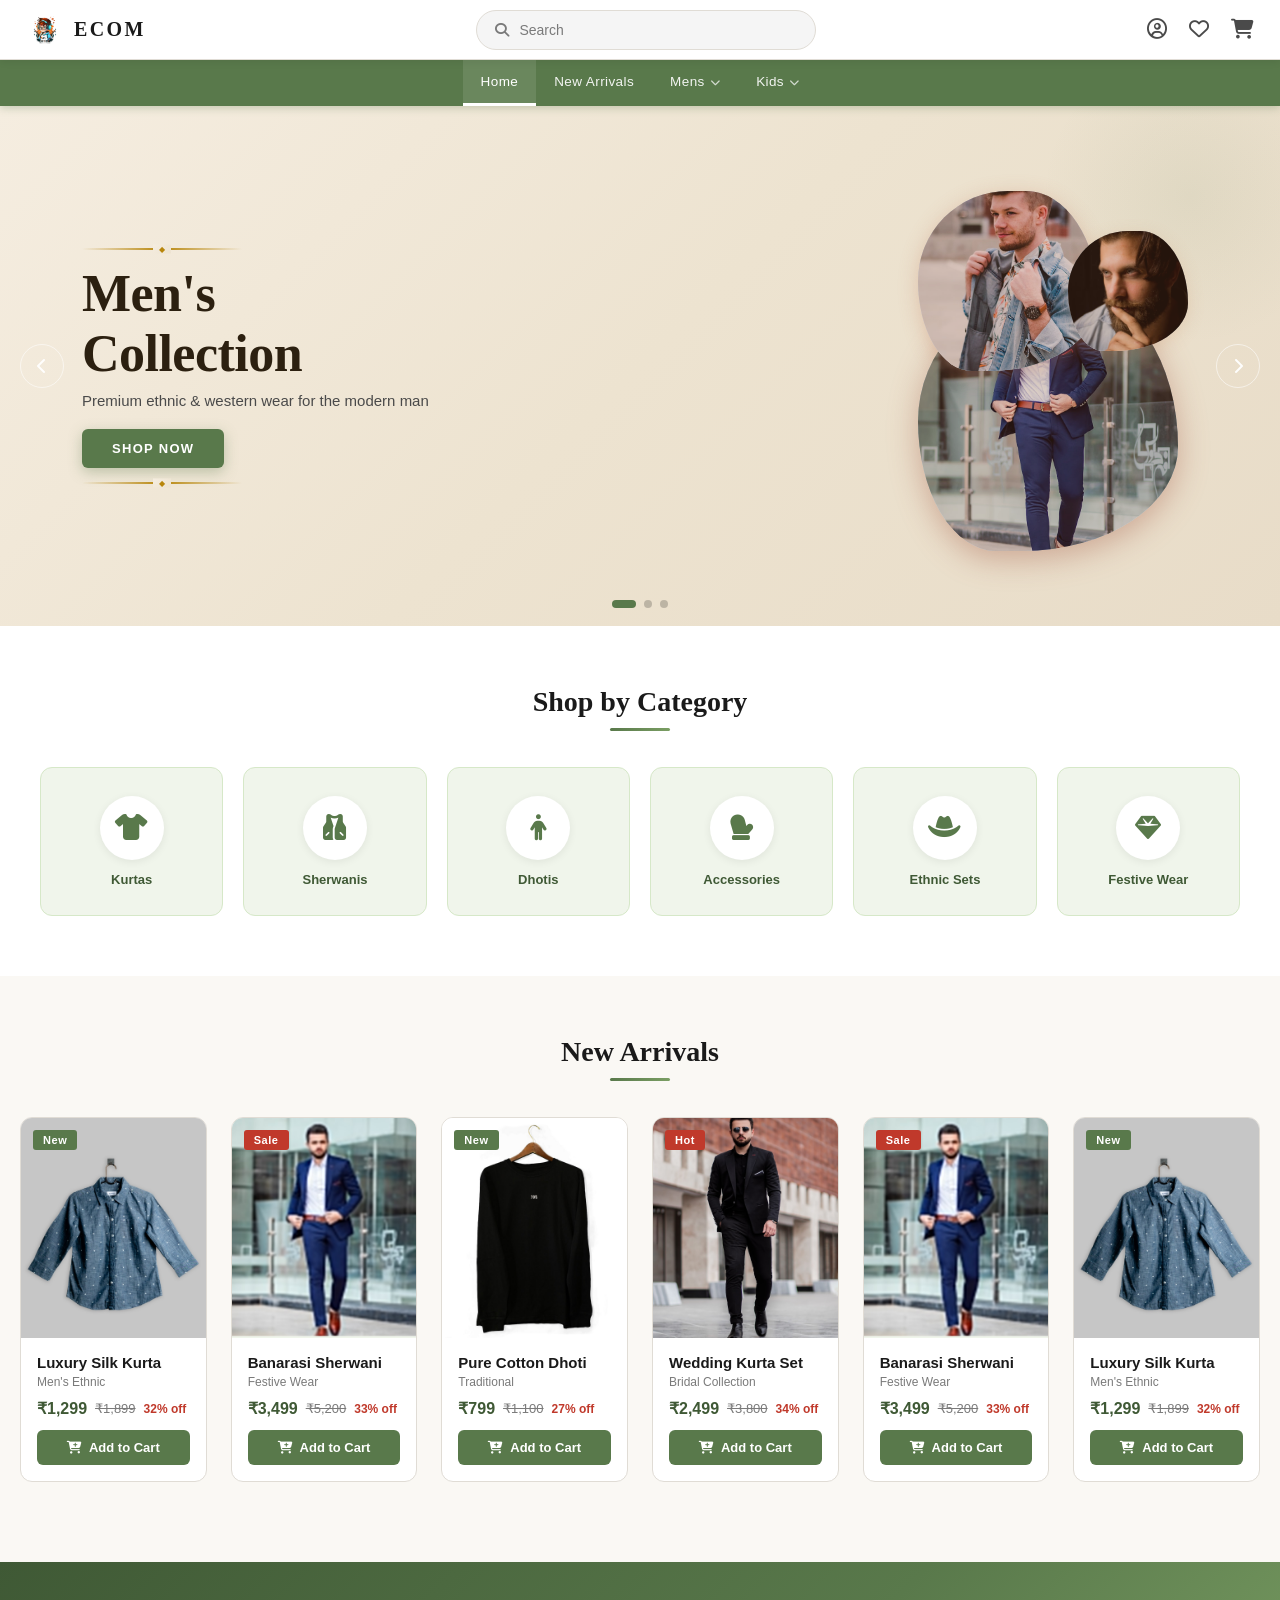
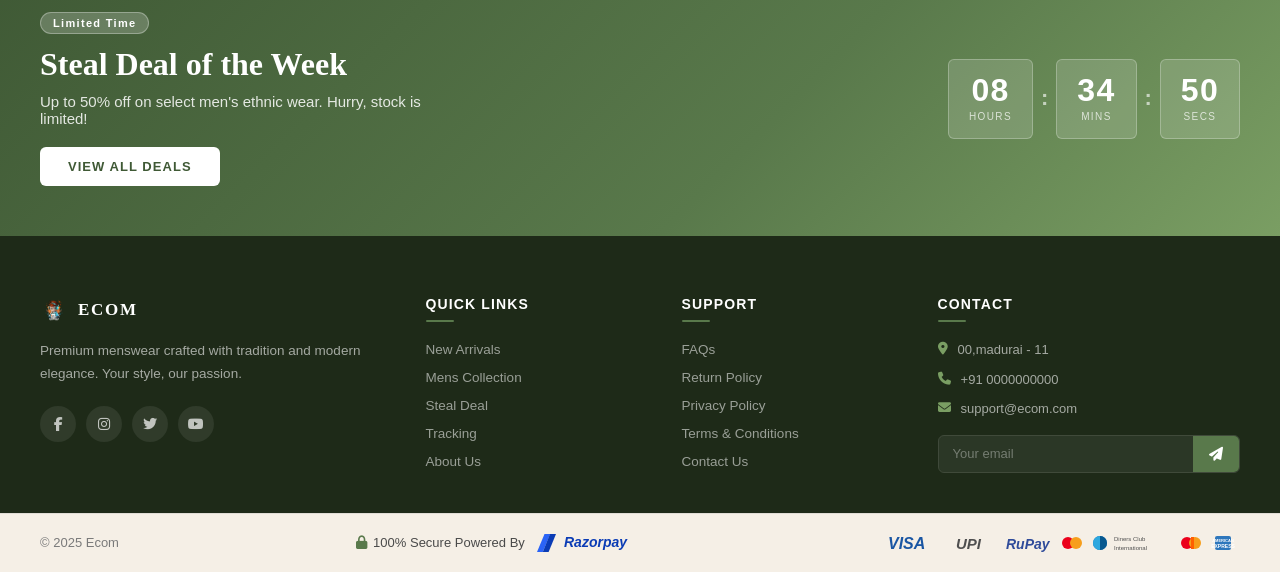
==== index.html @ a8bb4f4f "first commit" ====
﻿<!DOCTYPE html>
<html lang="en">
<head>
  <meta charset="UTF-8" />
  <meta name="viewport" content="width=device-width, initial-scale=1.0"/>
  <title>Ecom Menswear</title>
  <link rel="shortcut icon" href="assets/logo.png" type="image/x-icon">
  <link rel="stylesheet" href="assets/fontawesome/css/all.min.css"/>
  <link rel="stylesheet" href="css/index.css"/>
</head>
<body class="page-home">

  <!-- NAVBAR -->
  <header class="navbar-top">
    <a class="nav-logo" href="index.html">
      <div class="logo-icon">
        <img src="assets/logo.png" alt="Ecom logo"/>
      </div>
      <span class="logo-text">ECOM</span>
    </a>
    <div class="nav-search">
      <i class="fa-solid fa-magnifying-glass"></i>
      <input type="text" placeholder="Search"/>
    </div>
    <div class="nav-icons">
      <a href="login.html"><i class="fa-regular fa-circle-user"></i></a>
      <a href="wishlist.html"><i class="fa-regular fa-heart"></i></a>
      <a href="cart.html"><i class="fa-solid fa-cart-shopping"></i></a>
    </div>
  </header>
  <nav class="navbar-bottom">
    <a href="index.html" class="active">Home</a>
    <a href="#">New Arrivals</a>
    <div class="nav-drop">
      <a href="#" class="has-drop">Mens <i class="fa-solid fa-chevron-down"></i></a>
      <div class="drop-menu">
        <a href="#">Shirts</a>
        <a href="#">Kurtas</a>
        <a href="#">Sherwanis</a>
        <a href="#">T-Shirts</a>
      </div>
    </div>
    <div class="nav-drop">
      <a href="#" class="has-drop">Kids <i class="fa-solid fa-chevron-down"></i></a>
      <div class="drop-menu">
        <a href="#">Boys Wear</a>
        <a href="#">Girls Wear</a>
        <a href="#">Ethnic Sets</a>
        <a href="#">Accessories</a>
      </div>
    </div>
  </nav>

  <!-- HERO BANNER -->
  <section class="hero-banner">
    <button class="hero-arrow left" onclick="prevSlide()"><i class="fa-solid fa-chevron-left"></i></button>
    
    <div class="hero-slides">
      <!-- Slide 1 -->
      <div class="hero-slide slide-1 active">
        <div class="hero-content">
          <div class="hero-text">
            <div class="hero-deco top"></div>
            <h1>Men's <br/>Collection</h1>
            <p>Premium ethnic & western wear for the modern man</p>
            <a href="#" class="hero-btn">SHOP NOW</a>
            <div class="hero-deco bottom"></div>
          </div>
          <div class="hero-image">
            <div class="hero-img-box">
              <div class="hero-fabric-art">
                <div class="fabric-fold f1"><img src="assets/images/hero-slide1-a.jpg" alt="Menswear style look"/></div>
                <div class="fabric-fold f2"><img src="assets/images/hero-slide1-b.jpg" alt="Traditional wear closeup"/></div>
                <div class="fabric-fold f3"><img src="assets/images/hero-slide1-c.jpg" alt="Premium fabric detail"/></div>
              </div>
            </div>
          </div>
        </div>
      </div>

      <!-- Slide 2 -->
      <div class="hero-slide slide-2">
        <div class="hero-content">
          <div class="hero-text">
            <div class="hero-deco top"></div>
            <h1>Festive <br/>Wear</h1>
            <p>Elegant sherwanis and traditional attire for celebrations</p>
            <a href="#" class="hero-btn">EXPLORE NOW</a>
            <div class="hero-deco bottom"></div>
          </div>
          <div class="hero-image">
            <div class="hero-img-box">
              <div class="hero-fabric-art">
                <div class="fabric-fold f1"><img src="assets/images/hero-slide2-a.jpg" alt="Festive menswear look"/></div>
                <div class="fabric-fold f2"><img src="assets/images/hero-slide2-b.jpg" alt="Festive outfit detail"/></div>
                <div class="fabric-fold f3"><img src="assets/images/hero-slide2-c.jpg" alt="Festive fabric texture"/></div>
              </div>
            </div>
          </div>
        </div>
      </div>

      <!-- Slide 3 -->
      <div class="hero-slide slide-3">
        <div class="hero-content">
          <div class="hero-text">
            <div class="hero-deco top"></div>
            <h1>Summer <br/>Essentials</h1>
            <p>Stay cool with our lightweight and breathable collections</p>
            <a href="#" class="hero-btn">DISCOVER MORE</a>
            <div class="hero-deco bottom"></div>
          </div>
          <div class="hero-image">
            <div class="hero-img-box">
              <div class="hero-fabric-art">
                <div class="fabric-fold f1"><img src="assets/images/hero-slide3-a.jpg" alt="Summer menswear"/></div>
                <div class="fabric-fold f2"><img src="assets/images/hero-slide3-b.jpg" alt="Lightweight fashion look"/></div>
                <div class="fabric-fold f3"><img src="assets/images/hero-slide3-c.jpg" alt="Breathable fabric closeup"/></div>
              </div>
            </div>
          </div>
        </div>
      </div>
    </div>

    <button class="hero-arrow right" onclick="nextSlide()"><i class="fa-solid fa-chevron-right"></i></button>
    
    <div class="hero-dots">
      <span class="dot active" onclick="goToSlide(0)"></span>
      <span class="dot" onclick="goToSlide(1)"></span>
      <span class="dot" onclick="goToSlide(2)"></span>
    </div>
  </section>

  <!-- CATEGORIES -->
  <section class="section categories-section">
    <h2 class="section-title">Shop by Category</h2>
    <div class="categories-grid">
      <div class="cat-card">
        <div class="cat-icon"><i class="fa-solid fa-shirt"></i></div>
        <span>Kurtas</span>
      </div>
      <div class="cat-card">
        <div class="cat-icon"><i class="fa-solid fa-vest"></i></div>
        <span>Sherwanis</span>
      </div>
      <div class="cat-card">
        <div class="cat-icon"><i class="fa-solid fa-person"></i></div>
        <span>Dhotis</span>
      </div>
      <div class="cat-card">
        <div class="cat-icon"><i class="fa-solid fa-mitten"></i></div>
        <span>Accessories</span>
      </div>
      <div class="cat-card">
        <div class="cat-icon"><i class="fa-solid fa-hat-cowboy"></i></div>
        <span>Ethnic Sets</span>
      </div>
      <div class="cat-card">
        <div class="cat-icon"><i class="fa-solid fa-gem"></i></div>
        <span>Festive Wear</span>
      </div>
    </div>
  </section>

  <!-- FEATURED PRODUCTS -->
  <section class="section products-section">
    <h2 class="section-title">New Arrivals</h2>
    <div class="products-grid">
      <div class="product-card">
        <div class="product-img">
          <div class="product-placeholder"><img src="assets/images/product-kurta-main.jpg" data-hover-src="assets/images/product-kurta-hover.jpg" alt="Luxury Silk Kurta"/></div>
          <div class="product-badge">New</div>
          <div class="product-actions">
            <button><i class="fa-regular fa-heart"></i></button>
            <button class="quick-view-btn" type="button" onclick="openQuickView(this)"><i class="fa-solid fa-eye"></i></button>
          </div>
        </div>
        <div class="product-info">
          <h4>Luxury Silk Kurta</h4>
          <p class="product-sub">Men's Ethnic</p>
          <div class="product-price">
            <span class="price-new">₹1,299</span>
            <span class="price-old">₹1,899</span>
            <span class="price-off">32% off</span>
          </div>
          <button class="add-cart-btn"><i class="fa-solid fa-cart-plus"></i> Add to Cart</button>
        </div>
      </div>
      <div class="product-card">
        <div class="product-img">
          <div class="product-placeholder"><img src="assets/images/product-sherwani-main.jpg" data-hover-src="assets/images/product-sherwani-hover.jpg" alt="Banarasi Sherwani"/></div>
          <div class="product-badge sale">Sale</div>
          <div class="product-actions">
            <button><i class="fa-regular fa-heart"></i></button>
            <button class="quick-view-btn" type="button" onclick="openQuickView(this)"><i class="fa-solid fa-eye"></i></button>
          </div>
        </div>
        <div class="product-info">
          <h4>Banarasi Sherwani</h4>
          <p class="product-sub">Festive Wear</p>
          <div class="product-price">
            <span class="price-new">₹3,499</span>
            <span class="price-old">₹5,200</span>
            <span class="price-off">33% off</span>
          </div>
          <button class="add-cart-btn"><i class="fa-solid fa-cart-plus"></i> Add to Cart</button>
        </div>
      </div>
      <div class="product-card">
        <div class="product-img">
          <div class="product-placeholder"><img src="assets/images/product-dhoti-main.jpg" data-hover-src="assets/images/product-dhoti-hover.jpg" alt="Pure Cotton Dhoti"/></div>
          <div class="product-badge">New</div>
          <div class="product-actions">
            <button><i class="fa-regular fa-heart"></i></button>
            <button class="quick-view-btn" type="button" onclick="openQuickView(this)"><i class="fa-solid fa-eye"></i></button>
          </div>
        </div>
        <div class="product-info">
          <h4>Pure Cotton Dhoti</h4>
          <p class="product-sub">Traditional</p>
          <div class="product-price">
            <span class="price-new">₹799</span>
            <span class="price-old">₹1,100</span>
            <span class="price-off">27% off</span>
          </div>
          <button class="add-cart-btn"><i class="fa-solid fa-cart-plus"></i> Add to Cart</button>
        </div>
      </div>
      <div class="product-card">
        <div class="product-img">
          <div class="product-placeholder"><img src="assets/images/product-wedding-main.jpg" data-hover-src="assets/images/product-wedding-hover.jpg" alt="Wedding Kurta Set"/></div>
          <div class="product-badge sale">Hot</div>
          <div class="product-actions">
            <button><i class="fa-regular fa-heart"></i></button>
            <button class="quick-view-btn" type="button" onclick="openQuickView(this)"><i class="fa-solid fa-eye"></i></button>
          </div>
        </div>
        <div class="product-info">
          <h4>Wedding Kurta Set</h4>
          <p class="product-sub">Bridal Collection</p>
          <div class="product-price">
            <span class="price-new">₹2,499</span>
            <span class="price-old">₹3,800</span>
            <span class="price-off">34% off</span>
          </div>
          <button class="add-cart-btn"><i class="fa-solid fa-cart-plus"></i> Add to Cart</button>
        </div>
      </div>
      <div class="product-card">
        <div class="product-img">
          <div class="product-placeholder"><img src="assets/images/product-sherwani-main.jpg" data-hover-src="assets/images/product-sherwani-hover.jpg" alt="Banarasi Sherwani"/></div>
          <div class="product-badge sale">Sale</div>
          <div class="product-actions">
            <button><i class="fa-regular fa-heart"></i></button>
            <button class="quick-view-btn" type="button" onclick="openQuickView(this)"><i class="fa-solid fa-eye"></i></button>
          </div>
        </div>
        <div class="product-info">
          <h4>Banarasi Sherwani</h4>
          <p class="product-sub">Festive Wear</p>
          <div class="product-price">
            <span class="price-new">₹3,499</span>
            <span class="price-old">₹5,200</span>
            <span class="price-off">33% off</span>
          </div>
          <button class="add-cart-btn"><i class="fa-solid fa-cart-plus"></i> Add to Cart</button>
        </div>
      </div>
      <div class="product-card">
        <div class="product-img">
          <div class="product-placeholder"><img src="assets/images/product-kurta-main.jpg" data-hover-src="assets/images/product-kurta-hover.jpg" alt="Luxury Silk Kurta"/></div>
          <div class="product-badge">New</div>
          <div class="product-actions">
            <button><i class="fa-regular fa-heart"></i></button>
            <button class="quick-view-btn" type="button" onclick="openQuickView(this)"><i class="fa-solid fa-eye"></i></button>
          </div>
        </div>
        <div class="product-info">
          <h4>Luxury Silk Kurta</h4>
          <p class="product-sub">Men's Ethnic</p>
          <div class="product-price">
            <span class="price-new">₹1,299</span>
            <span class="price-old">₹1,899</span>
            <span class="price-off">32% off</span>
          </div>
          <button class="add-cart-btn"><i class="fa-solid fa-cart-plus"></i> Add to Cart</button>
        </div>
      </div>

    </div>
    
  </section>

  <!-- PROMO BANNER -->
  <section class="promo-banner">
    <div class="promo-inner">
      <div class="promo-text">
        <span class="promo-tag">Limited Time</span>
        <h2>Steal Deal of the Week</h2>
        <p>Up to 50% off on select men's ethnic wear. Hurry, stock is limited!</p>
        <a href="#" class="promo-btn">VIEW ALL DEALS</a>
      </div>
      <div class="promo-countdown">
        <div class="count-box"><span id="promoHours">08</span><label>Hours</label></div>
        <div class="count-sep">:</div>
        <div class="count-box"><span id="promoMins">34</span><label>Mins</label></div>
        <div class="count-sep">:</div>
        <div class="count-box"><span id="promoSecs">52</span><label>Secs</label></div>
      </div>
    </div>
  </section>

  <div class="quickview-overlay" id="quickViewOverlay" onclick="closeQuickView(event)">
    <div class="quickview-modal">
      <button class="quickview-close" type="button" aria-label="Close" onclick="closeQuickView()">&times;</button>
      <div class="quickview-left">
        <button class="quickview-nav prev" type="button" onclick="swapQuickViewImage('prev')"><i class="fa-solid fa-chevron-left"></i></button>
        <img id="quickViewImage" src="" alt="Product preview"/>
        <button class="quickview-nav next" type="button" onclick="swapQuickViewImage('next')"><i class="fa-solid fa-chevron-right"></i></button>
      </div>
      <div class="quickview-right">
        <h3 id="quickViewTitle"></h3>
        <div class="quickview-price-row">
          <span id="quickViewPriceNew" class="qv-price-new"></span>
          <span id="quickViewPriceOld" class="qv-price-old"></span>
          <span id="quickViewBadge" class="qv-badge">SALE</span>
        </div>
        <p id="quickViewType" class="qv-type"></p>
        <p class="qv-stock"><i class="fa-solid fa-circle"></i> Only 3 left</p>

        <p class="qv-size-label">Size: <strong>M</strong></p>
        <div class="qv-size-row">
          <button type="button">S</button>
          <button type="button" class="active">M</button>
          <button type="button">L</button>
          <button type="button">XL</button>
          <button type="button">XXL</button>
        </div>

        <p class="qv-qty-label">Quantity</p>
        <div class="qv-footer-row">
          <div class="qv-qty-box">
            <button type="button" onclick="changeQuickQty(-1)">-</button>
            <span id="quickViewQty">1</span>
            <button type="button" onclick="changeQuickQty(1)">+</button>
          </div>
          <button type="button" class="qv-cart-btn"><i class="fa-solid fa-cart-plus"></i> Add To Cart</button>
        </div>
      </div>
    </div>
  </div>

  <!-- FOOTER NORMAL -->
  <footer class="footer-normal">
    <div class="footer-grid">
      <div class="footer-brand">
        <div class="footer-logo">
          <div class="logo-icon sm"><img src="assets/logo.png" alt="Ecom logo"/></div>
          <span>ECOM</span>
        </div>
        <p>Premium menswear crafted with tradition and modern elegance. Your style, our passion.</p>
        <div class="footer-social">
          <a href="#"><i class="fa-brands fa-facebook-f"></i></a>
          <a href="#"><i class="fa-brands fa-instagram"></i></a>
          <a href="#"><i class="fa-brands fa-twitter"></i></a>
          <a href="#"><i class="fa-brands fa-youtube"></i></a>
        </div>
      </div>
      <div class="footer-links">
        <h4>Quick Links</h4>
        <ul>
          <li><a href="#">New Arrivals</a></li>
          <li><a href="#">Mens Collection</a></li>
          <li><a href="#">Steal Deal</a></li>
          <li><a href="#">Tracking</a></li>
          <li><a href="#">About Us</a></li>
        </ul>
      </div>
      <div class="footer-links">
        <h4>Support</h4>
        <ul>
          <li><a href="#">FAQs</a></li>
          <li><a href="#">Return Policy</a></li>
          <li><a href="#">Privacy Policy</a></li>
          <li><a href="#">Terms & Conditions</a></li>
          <li><a href="#">Contact Us</a></li>
        </ul>
      </div>
      <div class="footer-contact">
        <h4>Contact</h4>
        <p><i class="fa-solid fa-location-dot"></i> 00,madurai - 11</p>
        <p><i class="fa-solid fa-phone"></i> +91 0000000000</p>
        <p><i class="fa-solid fa-envelope"></i> support@ecom.com</p>
        <div class="footer-newsletter">
          <input type="email" placeholder="Your email"/>
          <button><i class="fa-solid fa-paper-plane"></i></button>
        </div>
      </div>
    </div>
  </footer>

  <!-- FOOTER BOTTOM (like reference img 3) -->
  <footer class="footer-bottom">
    <span>&copy; 2025 Ecom</span>
    <span class="footer-secure">
      <i class="fa-solid fa-lock"></i> 100% Secure Powered By
      <img class="razorpay-logo" src="assets/payments/razorpay.svg" alt="Razorpay"/>
    </span>
    <div class="footer-payments">
      <img class="pay-strip" src="assets/payments/payment-strip.svg" alt="Accepted payment methods"/>
    </div>
  </footer>

  <script src="js/index.js"></script>
</body>
</html>
---- css/index.css ----
@import url('./style.css');

/* Dropdown content for has-drop on index page */
.page-home .navbar-bottom .nav-drop {
  position: relative;
  height: var(--subnav-h);
  display: flex;
  align-items: center;
}

.page-home .navbar-bottom .nav-drop > a {
  color: rgba(255, 255, 255, 0.92);
  font-size: 13.5px;
  font-weight: 500;
  padding: 0 18px;
  height: var(--subnav-h);
  display: flex;
  align-items: center;
  gap: 5px;
  letter-spacing: 0.03em;
  transition: var(--transition);
  border-bottom: 3px solid transparent;
  white-space: nowrap;
}

.page-home .navbar-bottom .nav-drop:hover > a {
  color: var(--white);
  background: rgba(255, 255, 255, 0.1);
  border-bottom-color: var(--white);
}

.page-home .drop-menu {
  position: absolute;
  top: calc(100% + 6px);
  left: 0;
  min-width: 190px;
  background: var(--white);
  border: 1px solid var(--border);
  border-radius: var(--radius-sm);
  box-shadow: var(--shadow-md);
  opacity: 0;
  visibility: hidden;
  transform: translateY(6px);
  transition: var(--transition);
  z-index: 120;
  padding: 8px;
}

.page-home .nav-drop:hover .drop-menu {
  opacity: 1;
  visibility: visible;
  transform: translateY(0);
}

.page-home .drop-menu a {
  display: block;
  height: auto;
  padding: 9px 12px;
  border: 0;
  border-radius: 6px;
  color: var(--text-mid);
  background: transparent;
  font-size: 13px;
  font-weight: 600;
}

.page-home .drop-menu a:hover {
  background: var(--primary-bg);
  color: var(--primary-dark);
}

/* Responsive behavior only for index page */
@media (max-width: 1200px) {
  .page-home .products-grid {
    grid-template-columns: repeat(4, 1fr);
  }
}

@media (max-width: 992px) {
  .page-home .navbar-top {
    padding: 0 18px;
  }

  .page-home .nav-search {
    width: 230px;
  }

  .page-home .hero-banner {
    height: 560px;
  }

  .page-home .hero-content {
    padding: 0 30px;
    gap: 18px;
  }

  .page-home .hero-text h1 {
    font-size: 42px;
  }

  .page-home .hero-img-box {
    width: 360px;
    height: 320px;
  }

  .page-home .products-grid {
    grid-template-columns: repeat(3, 1fr);
    gap: 16px;
  }
}

@media (max-width: 768px) {
  .page-home .navbar-top {
    flex-wrap: wrap;
    height: auto;
    padding: 10px 14px;
    gap: 10px;
  }

  .page-home .nav-search {
    order: 3;
    width: 100%;
  }

  .page-home .navbar-bottom {
    justify-content: flex-start;
    overflow-x: auto;
    padding: 0 8px;
  }

  .page-home .navbar-bottom a,
  .page-home .navbar-bottom .nav-drop > a {
    padding: 0 12px;
  }

  .page-home .drop-menu {
    top: 100%;
  }

  .page-home .hero-banner {
    height: 640px;
  }

  .page-home .hero-content {
    flex-direction: column;
    justify-content: center;
    text-align: center;
    padding: 25px 20px 50px;
    gap: 12px;
  }

  .page-home .hero-text,
  .page-home .hero-image {
    width: 100%;
  }

  .page-home .hero-image {
    justify-content: center;
  }

  .page-home .hero-img-box {
    width: 300px;
    height: 260px;
  }

  .page-home .hero-text h1 {
    font-size: 36px;
  }

  .page-home .hero-arrow {
    width: 38px;
    height: 38px;
  }

  .page-home .hero-arrow.left {
    left: 8px;
  }

  .page-home .hero-arrow.right {
    right: 8px;
  }

  .page-home .section {
    padding: 40px 12px;
  }

  .page-home .products-grid {
    grid-template-columns: repeat(2, 1fr);
    gap: 12px;
  }

  .page-home .promo-inner {
    flex-direction: column;
    align-items: flex-start;
    gap: 22px;
  }

  .page-home .promo-countdown {
    width: 100%;
    justify-content: flex-start;
  }
}

@media (max-width: 480px) {
  .page-home .logo-text {
    font-size: 16px;
  }

  .page-home .nav-icons {
    gap: 14px;
  }

  .page-home .hero-text h1 {
    font-size: 30px;
  }

  .page-home .products-grid {
    grid-template-columns: 1fr;
  }

  .page-home .count-box {
    min-width: 62px;
    padding: 10px 12px;
  }

  .page-home .count-box span {
    font-size: 24px;
  }
}

@media (max-width: 600px) {
  .page-home .navbar-bottom {
    justify-content: center;
    overflow-x: visible;
    padding: 0 4px;
  }

  .page-home .navbar-bottom a,
  .page-home .navbar-bottom .nav-drop > a {
    padding: 0 8px;
    font-size: 12px;
  }

  .page-home .hero-deco {
    display: none;
  }

  .page-home .hero-banner {
    height: 590px;
  }

  .page-home .hero-content {
    padding: 20px 14px 42px;
  }

  .page-home .hero-text h1 {
    font-size: 32px;
  }

  .page-home .hero-text p {
    font-size: 14px;
  }

  .page-home .hero-img-box {
    width: 260px;
    height: 230px;
  }

  .page-home .fabric-fold.f1 {
    width: 210px;
    height: 210px;
    right: 16px;
  }

  .page-home .fabric-fold.f2 {
    width: 142px;
    height: 142px;
    right: 80px;
  }

  .page-home .fabric-fold.f3 {
    width: 96px;
    height: 96px;
    right: 2px;
  }

  .page-home .categories-section {
    padding: 38px 14px;
  }

  .page-home .categories-grid {
    grid-template-columns: repeat(2, 1fr);
    gap: 12px;
  }

  .page-home .cat-card {
    padding: 18px 10px;
  }

  .page-home .cat-icon {
    width: 52px;
    height: 52px;
    font-size: 22px;
  }

  .page-home .products-section {
    padding-top: 36px;
  }

  .page-home .promo-banner {
    padding: 34px 14px;
  }

  .page-home .promo-inner {
    align-items: center;
    text-align: center;
  }

  .page-home .promo-text p {
    margin-left: auto;
    margin-right: auto;
  }

  .page-home .promo-countdown {
    width: auto;
    justify-content: center;
  }

  .page-home .promo-text h2 {
    font-size: 26px;
  }

  .page-home .promo-countdown {
    gap: 5px;
  }

  .page-home .count-box {
    min-width: 54px;
    padding: 8px 9px;
  }

  .page-home .count-box span {
    font-size: 20px;
  }

  .page-home .count-sep {
    font-size: 22px;
  }
}

@media (max-width: 430px) {
  .page-home .hero-banner {
    height: 560px;
  }

  .page-home .hero-text h1 {
    font-size: 28px;
  }

  .page-home .hero-btn {
    padding: 10px 20px;
    font-size: 12px;
  }

  .page-home .hero-arrow {
    width: 34px;
    height: 34px;
    font-size: 13px;
  }

  .page-home .section-title {
    font-size: 24px;
    margin-bottom: 26px;
  }

  .page-home .product-img {
    height: 200px;
  }

  .page-home .product-info {
    padding: 12px;
  }

  .page-home .promo-text h2 {
    font-size: 23px;
  }

  .page-home .promo-btn {
    padding: 10px 18px;
  }
}

@media (max-width: 360px) {
  .page-home .hero-banner {
    height: 520px;
  }

  .page-home .hero-content {
    padding: 16px 10px 34px;
  }

  .page-home .hero-text h1 {
    font-size: 24px;
  }

  .page-home .hero-img-box {
    width: 220px;
    height: 195px;
  }

  .page-home .products-grid {
    gap: 10px;
  }

  .page-home .count-box {
    min-width: 50px;
    padding: 7px 8px;
  }
}

@media (min-width: 1500px) {
  .page-home .products-grid {
    grid-template-columns: repeat(6, minmax(180px, 1fr));
    gap: 30px;
  }

  .page-home .hero-banner {
    height: 590px;
  }

  .page-home .hero-text h1 {
    font-size: 58px;
  }
}

@media (min-width: 1920px) {
  .page-home .hero-content {
    max-width: 1520px;
  }

  .page-home .hero-img-box {
    width: 520px;
    height: 430px;
  }

  .page-home .categories-section,
  .page-home .products-section,
  .page-home .promo-banner {
    padding-left: 56px;
    padding-right: 56px;
  }
}

/* iPad/tablet: keep all product cards in one swipe row */
@media (min-width: 700px) and (max-width: 1180px) {
  .page-home .products-grid {
    display: flex;
    flex-wrap: nowrap;
    overflow-x: auto;
    -webkit-overflow-scrolling: touch;
    scroll-snap-type: x mandatory;
    gap: 14px;
    padding-bottom: 8px;
    scrollbar-width: none;
  }

  .page-home .products-grid::-webkit-scrollbar {
    display: none;
  }

  .page-home .products-grid .product-card {
    flex: 0 0 min(240px, calc(50vw - 28px));
    scroll-snap-align: start;
  }
}
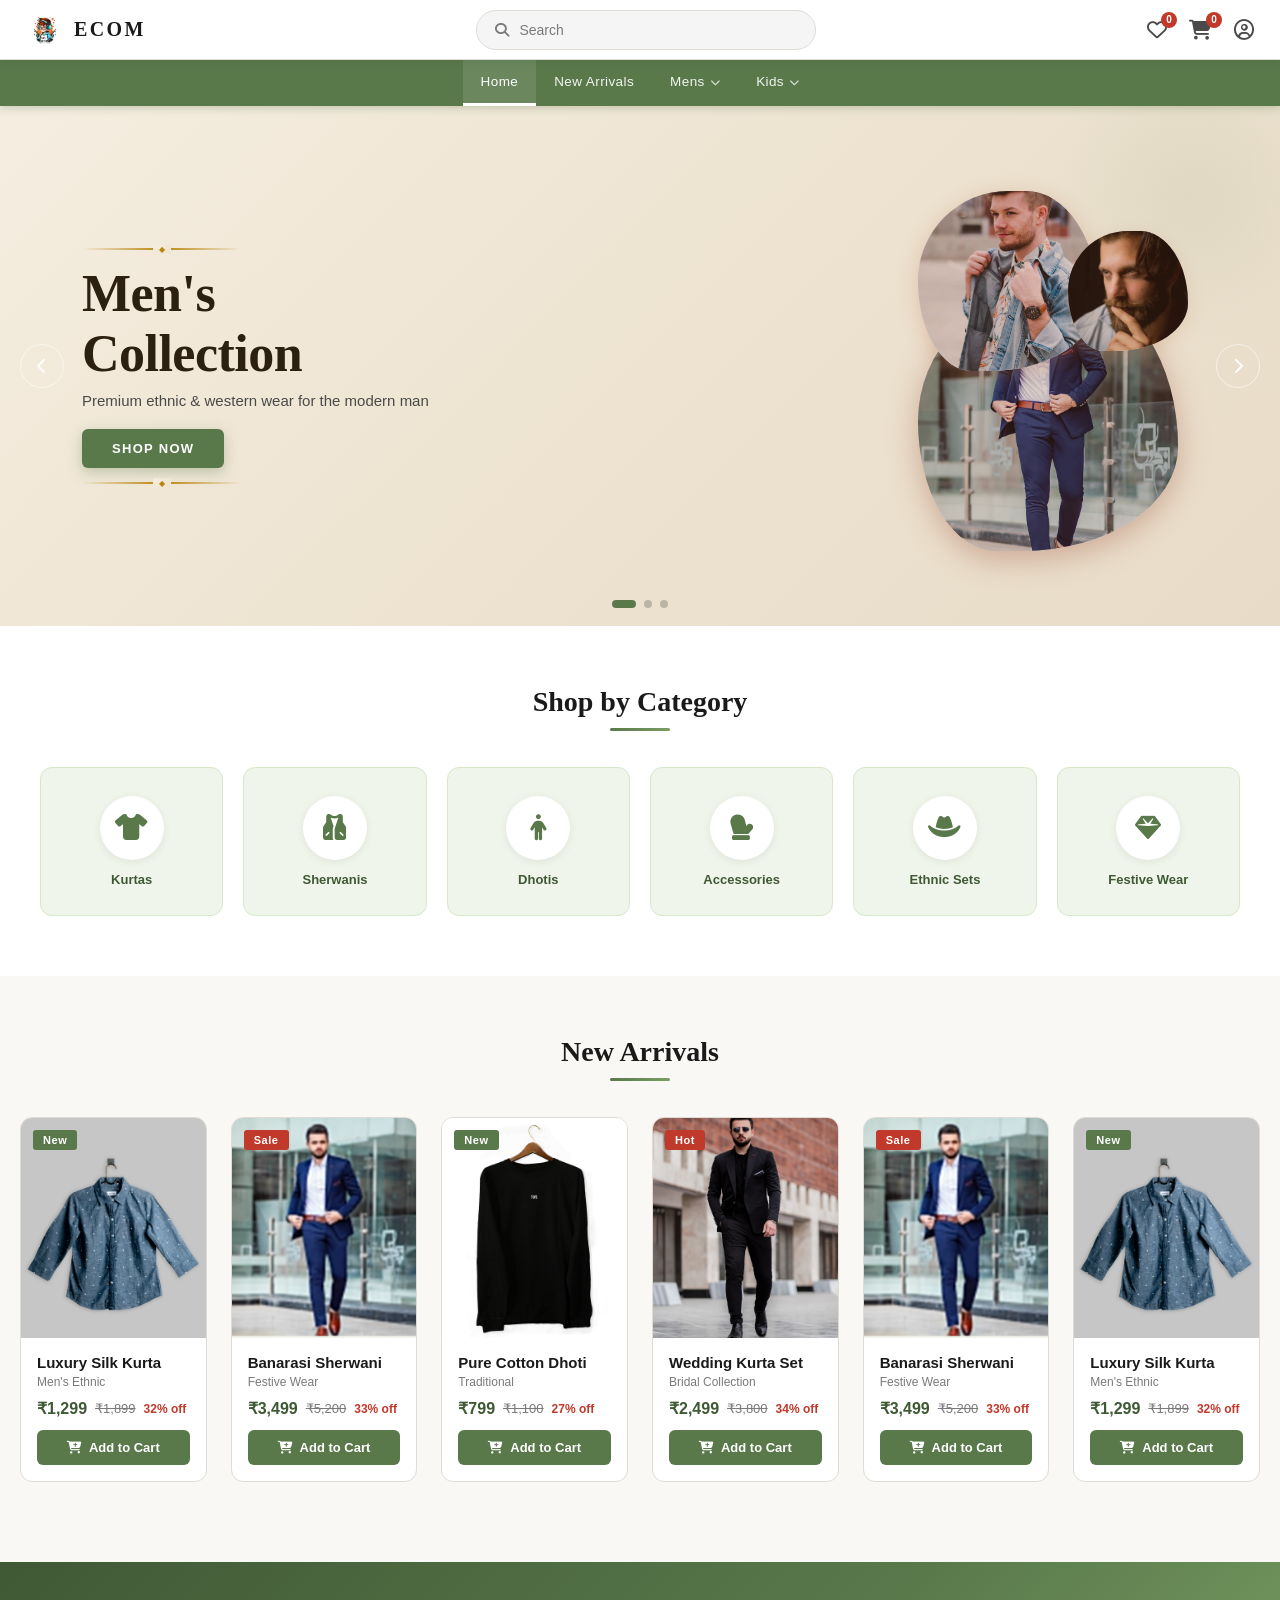
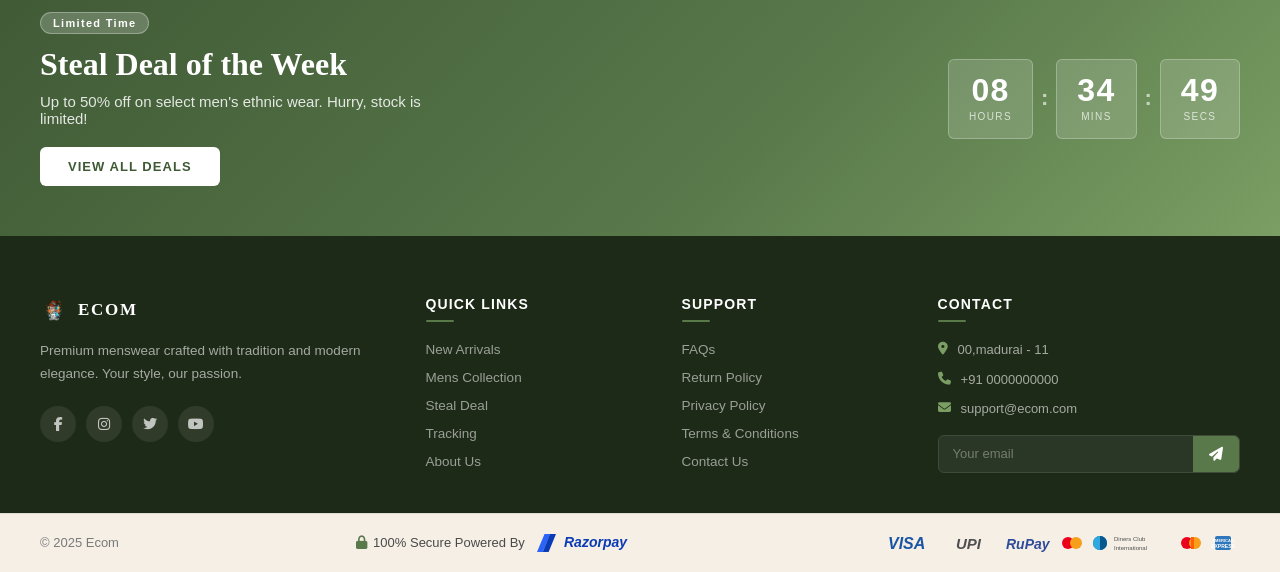
==== commit 3dff6c7c: "two new features added" ====
--- a/index.html
+++ b/index.html
@@ -23,9 +23,23 @@
       <input type="text" placeholder="Search"/>
     </div>
     <div class="nav-icons">
-      <a href="login.html"><i class="fa-regular fa-circle-user"></i></a>
-      <a href="wishlist.html"><i class="fa-regular fa-heart"></i></a>
-      <a href="cart.html"><i class="fa-solid fa-cart-shopping"></i></a>
+      <a class="nav-icon-link" href="wishlist.html" aria-label="Wishlist">
+        <i class="fa-regular fa-heart"></i>
+        <span class="nav-count" data-type="wishlist">0</span>
+      </a>
+      <a class="nav-icon-link" href="cart.html" aria-label="Cart">
+        <i class="fa-solid fa-cart-shopping"></i>
+        <span class="nav-count" data-type="cart">0</span>
+      </a>
+      <div class="account-wrap">
+        <a class="nav-icon-link account-trigger" href="login.html" aria-label="Account">
+          <i class="fa-regular fa-circle-user"></i>
+        </a>
+        <div class="account-dropdown">
+          <a href="#">Settings</a>
+          <a href="#" data-action="logout">Logout</a>
+        </div>
+      </div>
     </div>
   </header>
   <nav class="navbar-bottom">
@@ -412,6 +426,7 @@
     </div>
   </footer>
 
+  <script src="js/common.js"></script>
   <script src="js/index.js"></script>
 </body>
 </html>
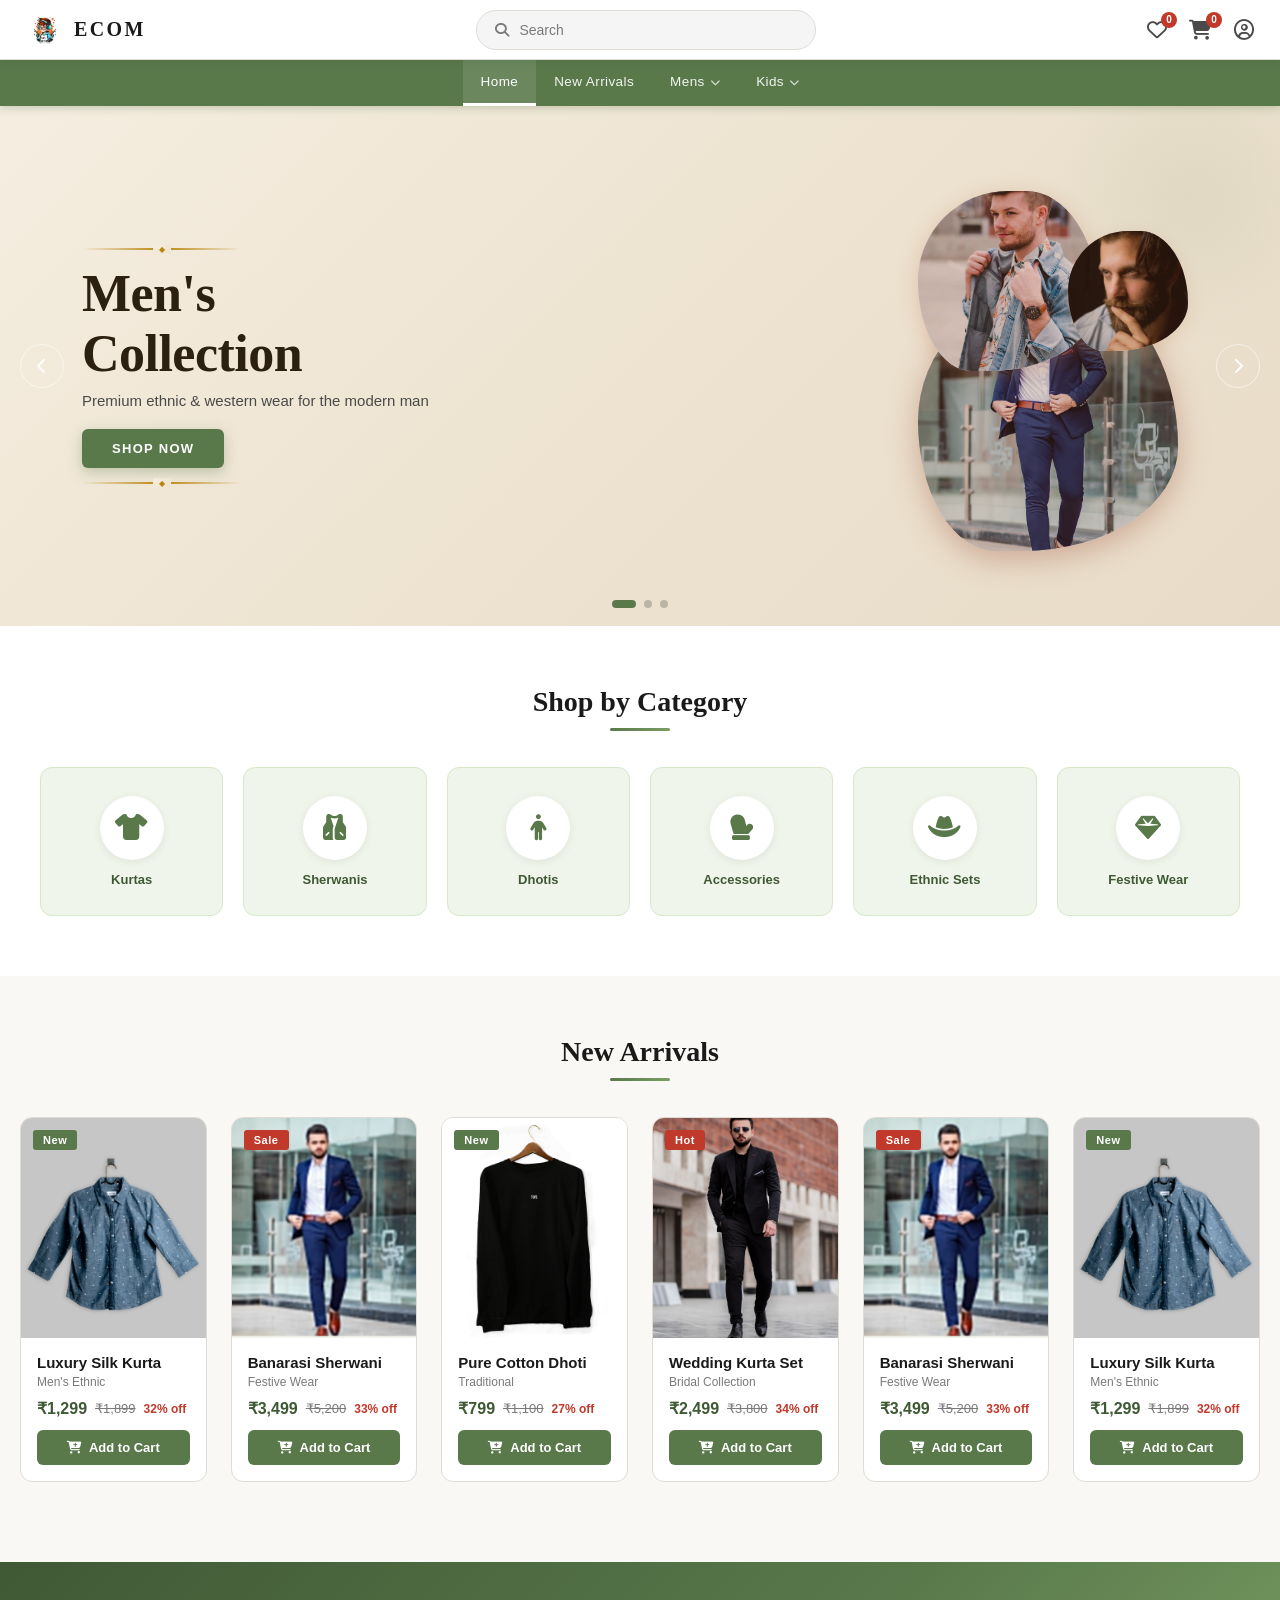
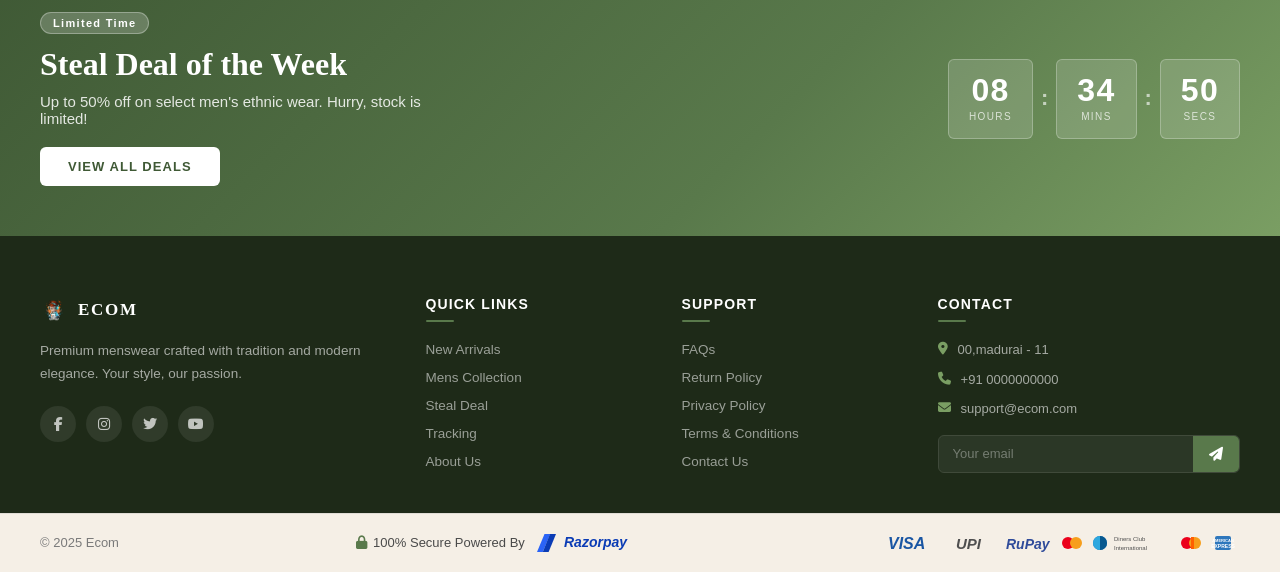
==== commit b447f7b5: "add new pages order-list.html and track-order.html" ====
--- a/index.html
+++ b/index.html
@@ -1,4 +1,4 @@
-﻿<!DOCTYPE html>
+<!DOCTYPE html>
 <html lang="en">
 <head>
   <meta charset="UTF-8" />
@@ -37,6 +37,7 @@
         </a>
         <div class="account-dropdown">
           <a href="#">Settings</a>
+          <a href="order-list.html">My Orders</a>
           <a href="#" data-action="logout">Logout</a>
         </div>
       </div>
@@ -181,13 +182,13 @@
   <section class="section products-section">
     <h2 class="section-title">New Arrivals</h2>
     <div class="products-grid">
-      <div class="product-card">
+      <div class="product-card" data-product="kurta">
         <div class="product-img">
           <div class="product-placeholder"><img src="assets/images/product-kurta-main.jpg" data-hover-src="assets/images/product-kurta-hover.jpg" alt="Luxury Silk Kurta"/></div>
           <div class="product-badge">New</div>
           <div class="product-actions">
             <button><i class="fa-regular fa-heart"></i></button>
-            <button class="quick-view-btn" type="button" onclick="openQuickView(this)"><i class="fa-solid fa-eye"></i></button>
+            <button class="quick-view-btn" type="button" onclick="openQuickView(event,this)"><i class="fa-solid fa-eye"></i></button>
           </div>
         </div>
         <div class="product-info">
@@ -201,13 +202,13 @@
           <button class="add-cart-btn"><i class="fa-solid fa-cart-plus"></i> Add to Cart</button>
         </div>
       </div>
-      <div class="product-card">
+      <div class="product-card" data-product="sherwani">
         <div class="product-img">
           <div class="product-placeholder"><img src="assets/images/product-sherwani-main.jpg" data-hover-src="assets/images/product-sherwani-hover.jpg" alt="Banarasi Sherwani"/></div>
           <div class="product-badge sale">Sale</div>
           <div class="product-actions">
             <button><i class="fa-regular fa-heart"></i></button>
-            <button class="quick-view-btn" type="button" onclick="openQuickView(this)"><i class="fa-solid fa-eye"></i></button>
+            <button class="quick-view-btn" type="button" onclick="openQuickView(event,this)"><i class="fa-solid fa-eye"></i></button>
           </div>
         </div>
         <div class="product-info">
@@ -221,13 +222,13 @@
           <button class="add-cart-btn"><i class="fa-solid fa-cart-plus"></i> Add to Cart</button>
         </div>
       </div>
-      <div class="product-card">
+      <div class="product-card" data-product="dhoti">
         <div class="product-img">
           <div class="product-placeholder"><img src="assets/images/product-dhoti-main.jpg" data-hover-src="assets/images/product-dhoti-hover.jpg" alt="Pure Cotton Dhoti"/></div>
           <div class="product-badge">New</div>
           <div class="product-actions">
             <button><i class="fa-regular fa-heart"></i></button>
-            <button class="quick-view-btn" type="button" onclick="openQuickView(this)"><i class="fa-solid fa-eye"></i></button>
+            <button class="quick-view-btn" type="button" onclick="openQuickView(event,this)"><i class="fa-solid fa-eye"></i></button>
           </div>
         </div>
         <div class="product-info">
@@ -241,13 +242,13 @@
           <button class="add-cart-btn"><i class="fa-solid fa-cart-plus"></i> Add to Cart</button>
         </div>
       </div>
-      <div class="product-card">
+      <div class="product-card" data-product="wedding">
         <div class="product-img">
           <div class="product-placeholder"><img src="assets/images/product-wedding-main.jpg" data-hover-src="assets/images/product-wedding-hover.jpg" alt="Wedding Kurta Set"/></div>
           <div class="product-badge sale">Hot</div>
           <div class="product-actions">
             <button><i class="fa-regular fa-heart"></i></button>
-            <button class="quick-view-btn" type="button" onclick="openQuickView(this)"><i class="fa-solid fa-eye"></i></button>
+            <button class="quick-view-btn" type="button" onclick="openQuickView(event,this)"><i class="fa-solid fa-eye"></i></button>
           </div>
         </div>
         <div class="product-info">
@@ -261,13 +262,13 @@
           <button class="add-cart-btn"><i class="fa-solid fa-cart-plus"></i> Add to Cart</button>
         </div>
       </div>
-      <div class="product-card">
+      <div class="product-card" data-product="sherwani">
         <div class="product-img">
           <div class="product-placeholder"><img src="assets/images/product-sherwani-main.jpg" data-hover-src="assets/images/product-sherwani-hover.jpg" alt="Banarasi Sherwani"/></div>
           <div class="product-badge sale">Sale</div>
           <div class="product-actions">
             <button><i class="fa-regular fa-heart"></i></button>
-            <button class="quick-view-btn" type="button" onclick="openQuickView(this)"><i class="fa-solid fa-eye"></i></button>
+            <button class="quick-view-btn" type="button" onclick="openQuickView(event,this)"><i class="fa-solid fa-eye"></i></button>
           </div>
         </div>
         <div class="product-info">
@@ -281,13 +282,13 @@
           <button class="add-cart-btn"><i class="fa-solid fa-cart-plus"></i> Add to Cart</button>
         </div>
       </div>
-      <div class="product-card">
+      <div class="product-card" data-product="kurta">
         <div class="product-img">
           <div class="product-placeholder"><img src="assets/images/product-kurta-main.jpg" data-hover-src="assets/images/product-kurta-hover.jpg" alt="Luxury Silk Kurta"/></div>
           <div class="product-badge">New</div>
           <div class="product-actions">
             <button><i class="fa-regular fa-heart"></i></button>
-            <button class="quick-view-btn" type="button" onclick="openQuickView(this)"><i class="fa-solid fa-eye"></i></button>
+            <button class="quick-view-btn" type="button" onclick="openQuickView(event,this)"><i class="fa-solid fa-eye"></i></button>
           </div>
         </div>
         <div class="product-info">
@@ -387,7 +388,7 @@
           <li><a href="#">New Arrivals</a></li>
           <li><a href="#">Mens Collection</a></li>
           <li><a href="#">Steal Deal</a></li>
-          <li><a href="#">Tracking</a></li>
+          <li><a href="track-order.html">Tracking</a></li>
           <li><a href="#">About Us</a></li>
         </ul>
       </div>
@@ -431,3 +432,4 @@
 </body>
 </html>
 
+
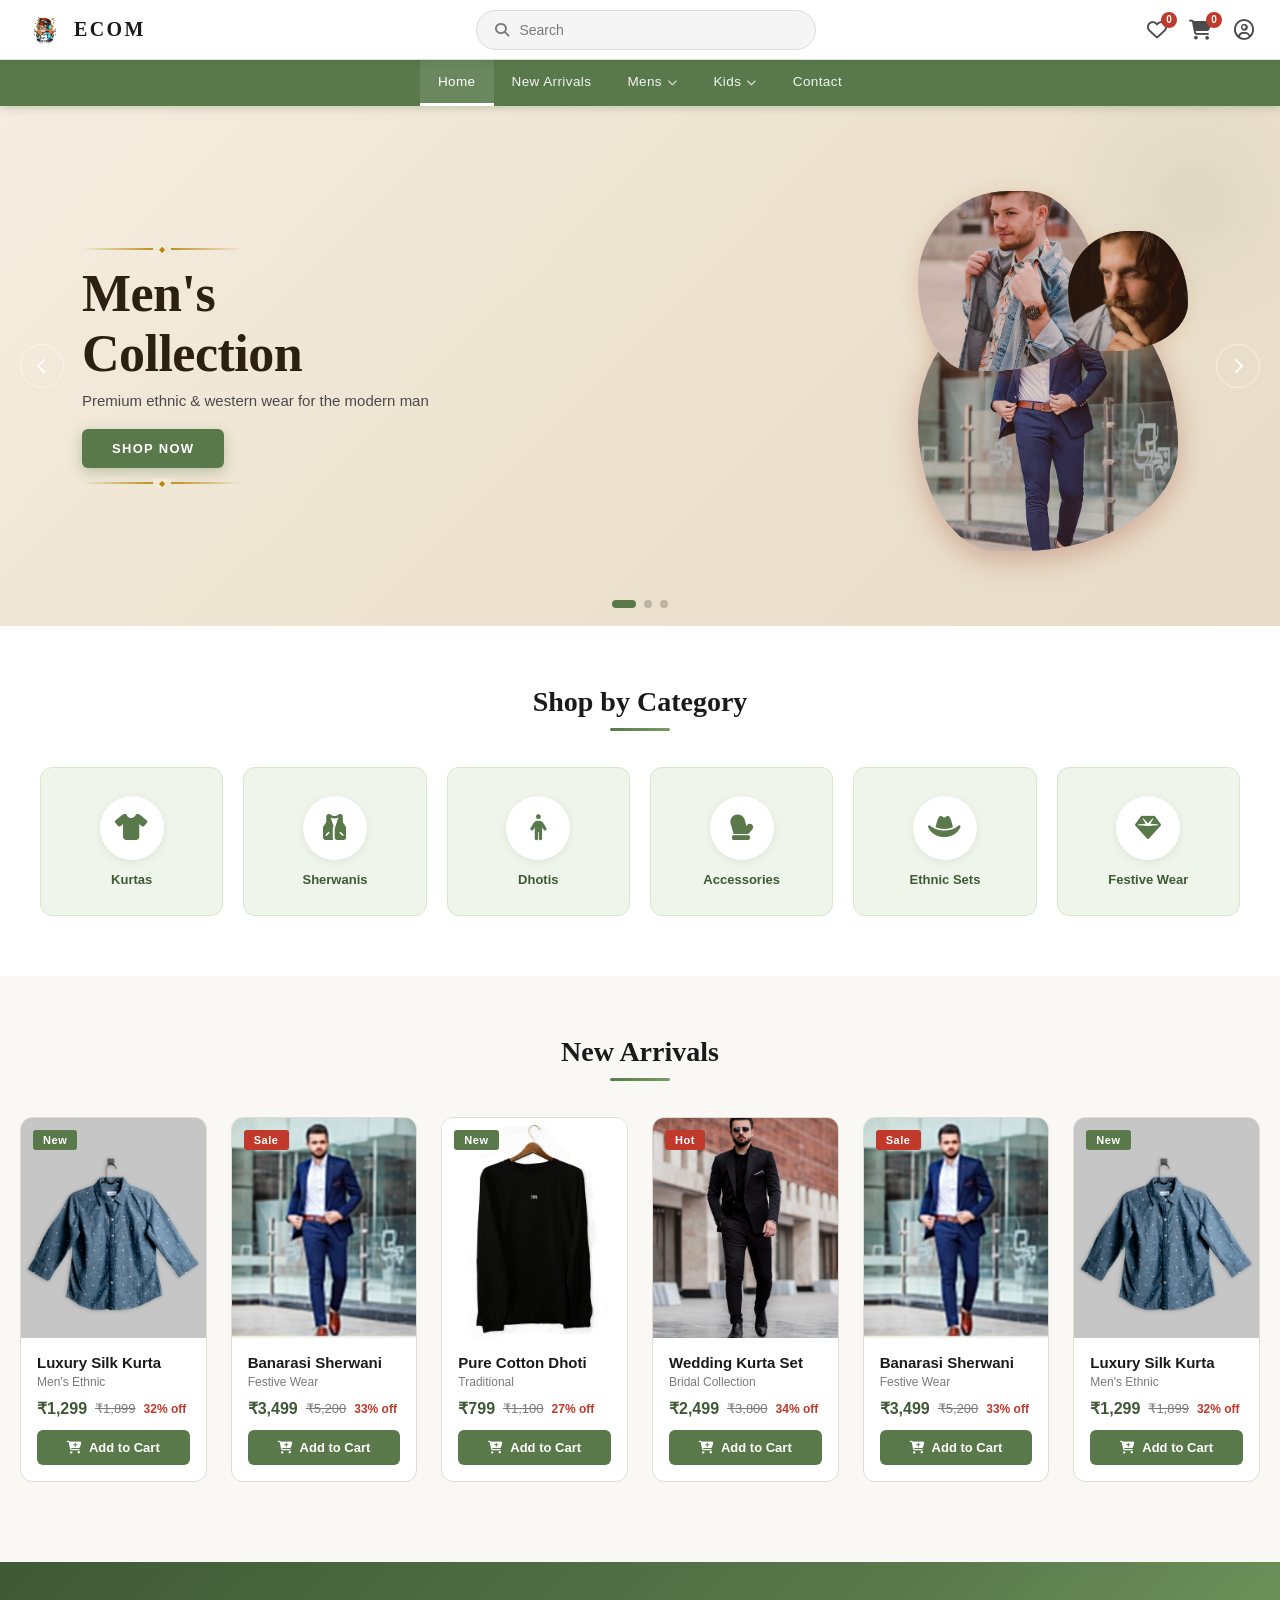
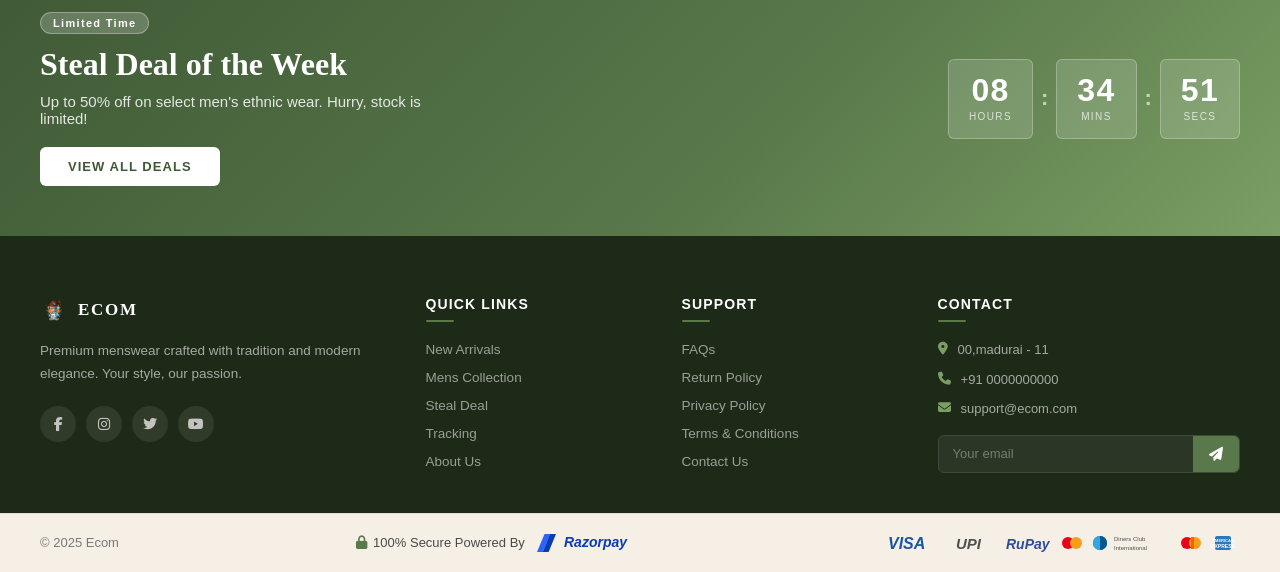
==== commit 295f8b84: "add contact page with form, styles, and validation script" ====
--- a/index.html
+++ b/index.html
@@ -64,6 +64,7 @@
         <a href="#">Accessories</a>
       </div>
     </div>
+    <a href="contact.html">Contact</a>
   </nav>
 
   <!-- HERO BANNER -->
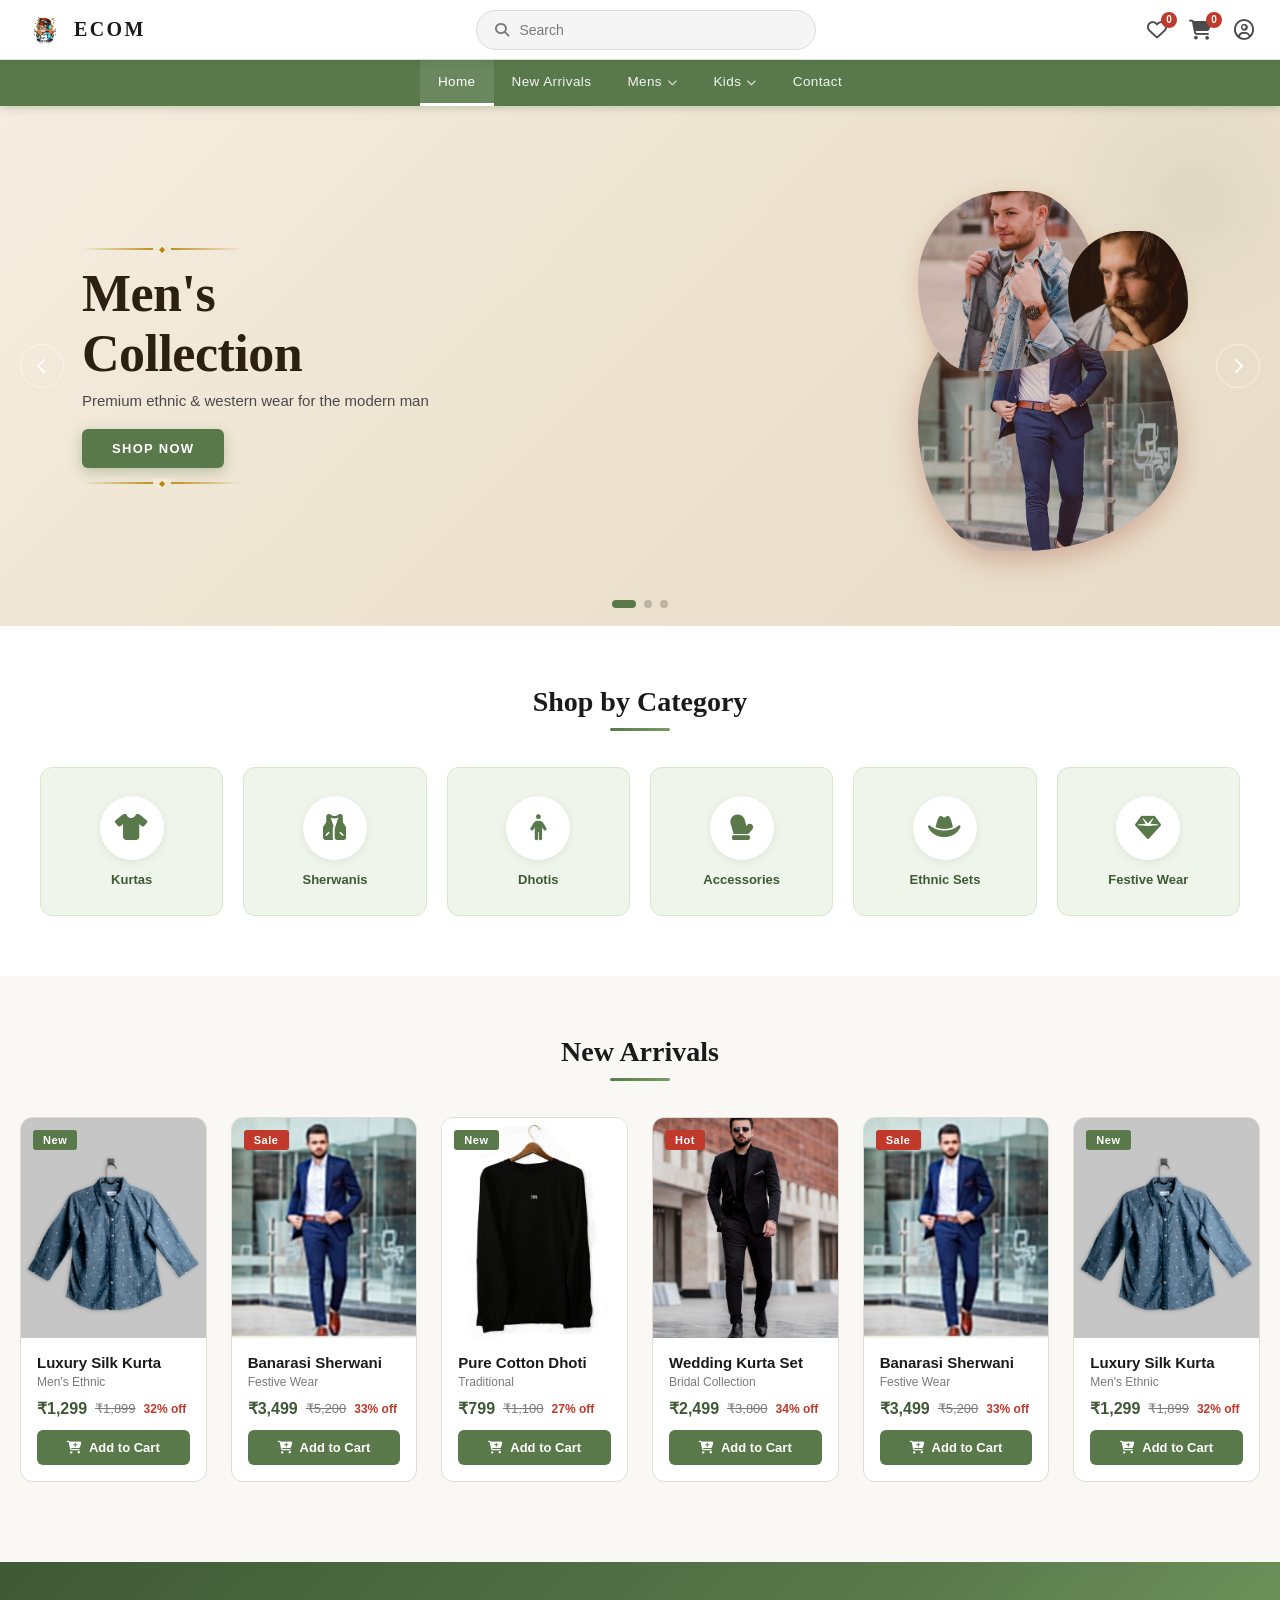
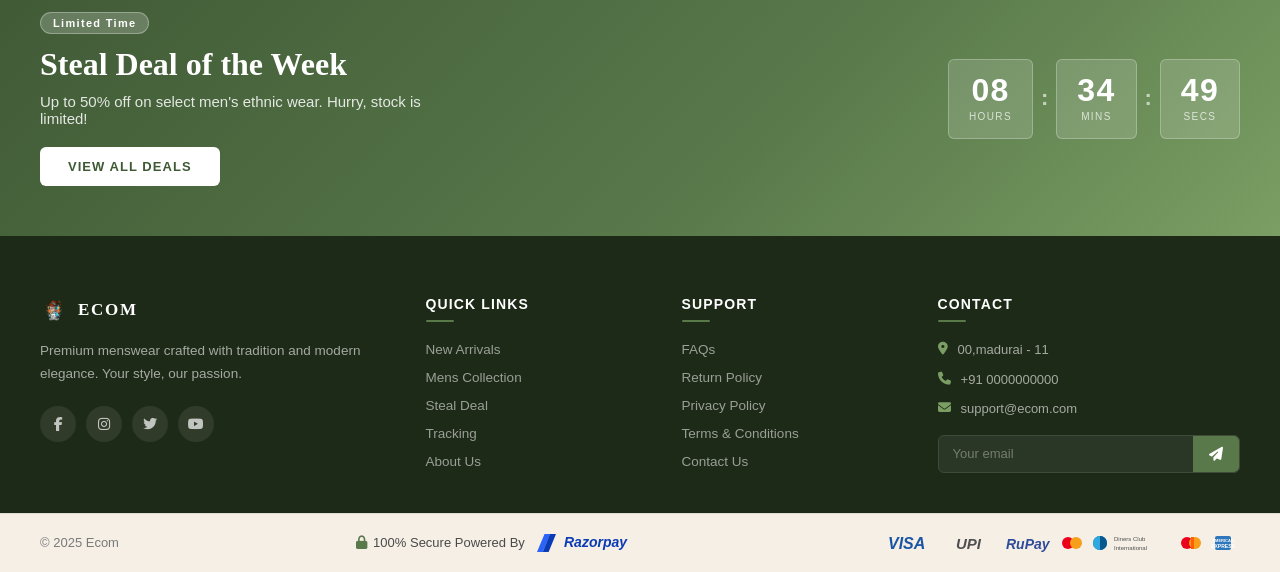
==== commit 91985b30: "add wholesale tooltip with options for sellers" ====
--- a/index.html
+++ b/index.html
@@ -35,6 +35,39 @@
         <a class="nav-icon-link account-trigger" href="login.html" aria-label="Account">
           <i class="fa-regular fa-circle-user"></i>
         </a>
+        <div class="wholesale-tooltip">
+          <div class="wholesale-header">
+            <span class="wholesale-title">Wholesale?</span>
+            <a href="#" class="wholesale-btn">Become Seller</a>
+          </div>
+          <div class="wholesale-divider"></div>
+          <div class="wholesale-menu">
+            <a href="#" class="wholesale-item">
+              <i class="fa-solid fa-shop"></i>
+              <span>Wholesale Hub</span>
+            </a>
+            <a href="#" class="wholesale-item">
+              <i class="fa-solid fa-box-open"></i>
+              <span>Bulk Orders</span>
+            </a>
+            <a href="#" class="wholesale-item">
+              <i class="fa-solid fa-percent"></i>
+              <span>Wholesale Pricing</span>
+            </a>
+            <a href="#" class="wholesale-item">
+              <i class="fa-solid fa-truck"></i>
+              <span>Fast Delivery</span>
+            </a>
+            <a href="#" class="wholesale-item">
+              <i class="fa-solid fa-headset"></i>
+              <span>Wholesale Support</span>
+            </a>
+            <a href="#" class="wholesale-item">
+              <i class="fa-solid fa-chart-line"></i>
+              <span>Business Growth</span>
+            </a>
+          </div>
+        </div>
         <div class="account-dropdown">
           <a href="#">Settings</a>
           <a href="order-list.html">My Orders</a>
